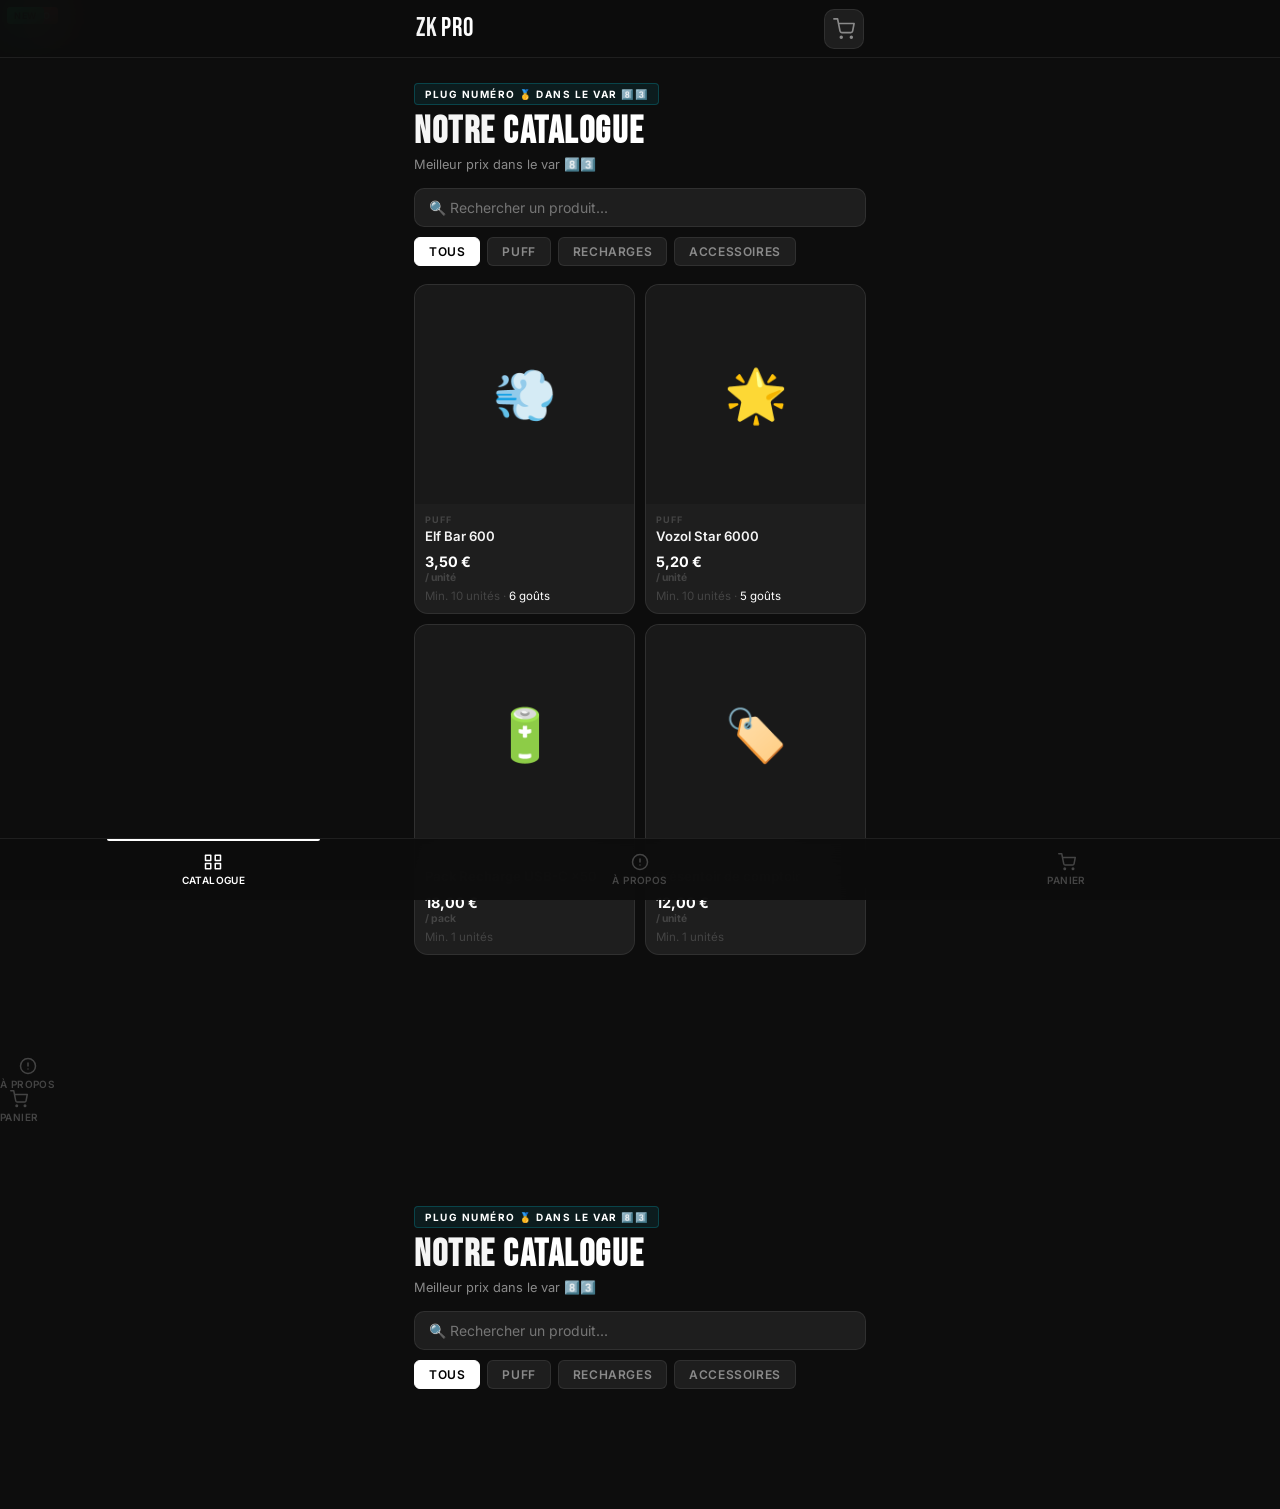
==== index.htm @ f85701e5 "Add files via upload" ====
<!DOCTYPE html>
<html lang="fr">
<head>
  <meta charset="UTF-8" />
  <meta name="viewport" content="width=device-width, initial-scale=1.0, maximum-scale=1.0, user-scalable=no" />
  <meta name="theme-color" content="#0d0d0d" />
  <title>BALTIMORE 83 · Boutique</title>
  <link rel="stylesheet" href="style.css" />
  <link rel="preconnect" href="https://fonts.googleapis.com" />
  <link rel="preconnect" href="https://fonts.gstatic.com" crossorigin />
  <link href="https://fonts.googleapis.com/css2?family=Bebas+Neue&family=Inter:wght@300;400;500;600;700&display=swap" rel="stylesheet" />
  <script src="https://telegram.org/js/telegram-web-app.js"></script>
</head>
<body>

  <header class="header" id="header">
    <div class="header-inner">
      <div class="logo">
        <img src="[data-uri]" alt="ZK PRO" class="logo-img" onerror="this.style.display='none';this.nextElementSibling.style.display='flex'" />
        <span class="logo-fallback">ZK<span>PRO</span></span>
      </div>
      <button class="cart-btn" id="cartBtn" onclick="switchTab('panier')">
        <svg width="22" height="22" viewBox="0 0 24 24" fill="none" stroke="currentColor" stroke-width="1.8" stroke-linecap="round" stroke-linejoin="round">
          <circle cx="9" cy="21" r="1"/><circle cx="20" cy="21" r="1"/>
          <path d="M1 1h4l2.68 13.39a2 2 0 0 0 2 1.61h9.72a2 2 0 0 0 2-1.61L23 6H6"/>
        </svg>
        <span class="cart-count" id="cartCount">0</span>
      </button>
    </div>
  </header>

  <nav class="tabs" id="tabs">
    <button class="tab active" data-tab="produits" onclick="switchTab('produits')">
      <svg width="18" height="18" viewBox="0 0 24 24" fill="none" stroke="currentColor" stroke-width="2" stroke-linecap="round" stroke-linejoin="round"><rect x="2" y="3" width="7" height="7"/><rect x="15" y="3" width="7" height="7"/><rect x="15" y="14" width="7" height="7"/><rect x="2" y="14" width="7" height="7"/></svg>
      <span>Catalogue</span>
    </button>
    <button class="tab" data-tab="info" onclick="switchTab('info')">
      <svg width="18" height="18" viewBox="0 0 24 24" fill="none" stroke="currentColor" stroke-width="2" stroke-linecap="round" stroke-linejoin="round"><circle cx="12" cy="12" r="10"/><path d="M12 8v4M12 16h.01"/></svg>
      <span>À propos</span>
    </button>
    <button class="tab" data-tab="panier" onclick="switchTab('panier')">
      <svg width="18" height="18" viewBox="0 0 24 24" fill="none" stroke="currentColor" stroke-width="2" stroke-linecap="round" stroke-linejoin="round"><circle cx="9" cy="21" r="1"/><circle cx="20" cy="21" r="1"/><path d="M1 1h4l2.68 13.39a2 2 0 0 0 2 1.61h9.72a2 2 0 0 0 2-1.61L23 6H6"/></svg>
      <span>Panier</span>
    </button>
  </nav>

  <main class="main" id="main">

    <!-- PAGE PRODUITS -->
    <section id="page-produits" class="page active">
      <div class="page-hero">
        <div class="hero-tag">Plug numéro 🥇 dans le var 8️⃣3️⃣</div>
        <h1 class="page-title">Notre <em>Catalogue</em></h1>
        <p class="page-sub">Meilleur prix dans le var 8️⃣3️⃣</p>
      </div>
      <div style="position:relative;margin-bottom:10px">
        <input id="searchInput" type="search" placeholder="🔍 Rechercher un produit..."
          oninput="searchProducts(this.value)"
          style="width:100%;background:var(--surface);border:1px solid var(--border);border-radius:10px;color:var(--text);font-size:14px;padding:10px 14px;outline:none;font-family:inherit;box-sizing:border-box"
          onfocus="this.style.borderColor='var(--accent)'"
          onblur="this.style.borderColor='var(--border)'"/>
      </div>
      <div class="filter-bar" id="filterBar">
        <button class="filter-btn active" data-cat="tous" onclick="filterProducts('tous')">Tous</button>
        <button class="filter-btn" data-cat="puff" onclick="filterProducts('puff')">Puff</button>
        <button class="filter-btn" data-cat="recharge" onclick="filterProducts('recharge')">Recharges</button>
        <button class="filter-btn" data-cat="accessoire" onclick="filterProducts('accessoire')">Accessoires</button>
      </div>
      <div class="product-grid" id="productGrid"></div>
    </section>

    <!-- PAGE INFO -->
    <section id="page-info" class="page">
      <div class="page-hero">
        <div class="hero-tag">QUI SOMMES-NOUS</div>
        <h1 class="page-title">ZK <em>PRO</em></h1>
        <p class="page-sub">Votre partenaire grossiste puff en France</p>
      </div>
      <div class="info-cards">
        <div class="info-card"><div class="info-card-icon">🚚</div><h3>Livraison express</h3><p>Expédition sous 24h. Colissimo, DPD ou retrait sur place disponible.</p></div>
        <div class="info-card"><div class="info-card-icon">📦</div><h3>Prix grossiste</h3><p>Tarifs dégressifs à partir de 10 unités. Meilleur prix garanti.</p></div>
        <div class="info-card"><div class="info-card-icon">✅</div><h3>Produits certifiés</h3><p>Tous nos produits sont conformes aux normes européennes en vigueur.</p></div>
        <div class="info-card"><div class="info-card-icon">🔒</div><h3>Paiement sécurisé</h3><p>CB, virement, crypto acceptés. Facturation professionnelle fournie.</p></div>
      </div>
      <div class="info-about">
        <h2>ZK PRO — Grossiste Puff</h2>
        <p>ZK PRO est un distributeur grossiste spécialisé dans les puffs et cigarettes électroniques jetables. Nous fournissons tabacs, bureaux de tabac, épiceries et boutiques vape à travers toute la France.</p>
        <p>Notre catalogue propose les meilleures marques du marché : Elf Bar, Vozol, Lost Mary, Tornado, et bien plus. Réapprovisionnez votre stock en quelques clics directement depuis Telegram.</p>
        <div class="info-stats">
          <div class="stat"><span class="stat-num">500+</span><span class="stat-lbl">Revendeurs</span></div>
          <div class="stat"><span class="stat-num">50+</span><span class="stat-lbl">Références</span></div>
          <div class="stat"><span class="stat-num">48h</span><span class="stat-lbl">Livraison</span></div>
        </div>
      </div>
      <div class="info-contact">
        <h2>Nous contacter</h2>
        <a class="contact-link" href="https://wa.me/33602885571" target="_blank">
          <svg width="20" height="20" viewBox="0 0 24 24" fill="currentColor"><path d="M17.472 14.382c-.297-.149-1.758-.867-2.03-.967-.273-.099-.471-.148-.67.15-.197.297-.767.966-.94 1.164-.173.199-.347.223-.644.075-.297-.15-1.255-.463-2.39-1.475-.883-.788-1.48-1.761-1.653-2.059-.173-.297-.018-.458.13-.606.134-.133.298-.347.446-.52.149-.174.198-.298.298-.497.099-.198.05-.371-.025-.52-.075-.149-.669-1.612-.916-2.207-.242-.579-.487-.5-.669-.51-.173-.008-.371-.01-.57-.01-.198 0-.52.074-.792.372-.272.297-1.04 1.016-1.04 2.479 0 1.462 1.065 2.875 1.213 3.074.149.198 2.096 3.2 5.077 4.487.709.306 1.262.489 1.694.625.712.227 1.36.195 1.871.118.571-.085 1.758-.719 2.006-1.413.248-.694.248-1.289.173-1.413-.074-.124-.272-.198-.57-.347m-5.421 7.403h-.004a9.87 9.87 0 0 1-5.031-1.378l-.361-.214-3.741.982.998-3.648-.235-.374a9.86 9.86 0 0 1-1.51-5.26c.001-5.45 4.436-9.884 9.888-9.884 2.64 0 5.122 1.03 6.988 2.898a9.825 9.825 0 0 1 2.893 6.994c-.003 5.45-4.437 9.884-9.885 9.884m8.413-18.297A11.815 11.815 0 0 0 12.05 0C5.495 0 .16 5.335.157 11.892c0 2.096.547 4.142 1.588 5.945L.057 24l6.305-1.654a11.882 11.882 0 0 0 5.683 1.448h.005c6.554 0 11.89-5.335 11.893-11.893a11.821 11.821 0 0 0-3.48-8.413z"/></svg>
          <div><span style="display:block;font-weight:700;font-size:.85rem">WhatsApp</span><span style="display:block;font-size:.74rem;opacity:.7">06 02 88 55 71</span></div>
        </a>
        <a class="contact-link" href="https://t.me/moncanal" target="_blank">
          <svg width="20" height="20" viewBox="0 0 24 24" fill="currentColor"><path d="M11.944 0A12 12 0 0 0 0 12a12 12 0 0 0 12 12 12 12 0 0 0 12-12A12 12 0 0 0 12 0a12 12 0 0 0-.056 0zm4.962 7.224c.1-.002.321.023.465.14a.506.506 0 0 1 .171.325c.016.093.036.306.02.472-.18 1.898-.962 6.502-1.36 8.627-.168.9-.499 1.201-.82 1.23-.696.065-1.225-.46-1.9-.902-1.056-.693-1.653-1.124-2.678-1.8-1.185-.78-.417-1.21.258-1.91.177-.184 3.247-2.977 3.307-3.23.007-.032.014-.15-.056-.212s-.174-.041-.249-.024c-.106.024-1.793 1.14-5.061 3.345-.48.33-.913.49-1.302.48-.428-.008-1.252-.241-1.865-.44-.752-.245-1.349-.374-1.297-.789.027-.216.325-.437.893-.663 3.498-1.524 5.83-2.529 6.998-3.014 3.332-1.386 4.025-1.627 4.476-1.635z"/></svg>
          <div><span style="display:block;font-weight:700;font-size:.85rem">Canal Telegram</span><span style="display:block;font-size:.74rem;opacity:.7">@zkpro0</span></div>
        </a>
        <a class="contact-link" href="https://t.me/zkpro1" target="_blank">
          <svg width="20" height="20" viewBox="0 0 24 24" fill="currentColor"><path d="M11.944 0A12 12 0 0 0 0 12a12 12 0 0 0 12 12 12 12 0 0 0 12-12A12 12 0 0 0 12 0a12 12 0 0 0-.056 0zm4.962 7.224c.1-.002.321.023.465.14a.506.506 0 0 1 .171.325c.016.093.036.306.02.472-.18 1.898-.962 6.502-1.36 8.627-.168.9-.499 1.201-.82 1.23-.696.065-1.225-.46-1.9-.902-1.056-.693-1.653-1.124-2.678-1.8-1.185-.78-.417-1.21.258-1.91.177-.184 3.247-2.977 3.307-3.23.007-.032.014-.15-.056-.212s-.174-.041-.249-.024c-.106.024-1.793 1.14-5.061 3.345-.48.33-.913.49-1.302.48-.428-.008-1.252-.241-1.865-.44-.752-.245-1.349-.374-1.297-.789.027-.216.325-.437.893-.663 3.498-1.524 5.83-2.529 6.998-3.014 3.332-1.386 4.025-1.627 4.476-1.635z"/></svg>
          <div><span style="display:block;font-weight:700;font-size:.85rem">Canal Secours</span><span style="display:block;font-size:.74rem;opacity:.7">@zkpro1</span></div>
        </a>
        <a class="contact-link" href="https://www.tiktok.com/@zkprooo?is_from_webapp=1&sender_device=pc" target="_blank">
          <svg width="20" height="20" viewBox="0 0 24 24" fill="currentColor"><path d="M19.59 6.69a4.83 4.83 0 0 1-3.77-4.25V2h-3.45v13.67a2.89 2.89 0 0 1-2.88 2.5 2.89 2.89 0 0 1-2.89-2.89 2.89 2.89 0 0 1 2.89-2.89c.28 0 .54.04.79.1V9.01a6.31 6.31 0 0 0-.79-.05 6.34 6.34 0 0 0-6.34 6.34 6.34 6.34 0 0 0 6.34 6.34 6.34 6.34 0 0 0 6.33-6.34V8.69a8.18 8.18 0 0 0 4.78 1.52V6.76a4.85 4.85 0 0 1-1.01-.07z"/></svg>
          <div><span style="display:block;font-weight:700;font-size:.85rem">TikTok</span><span style="display:block;font-size:.74rem;opacity:.7">@zkprooo</span></div>
        </a>
        <a class="contact-link" href="https://www.tiktok.com/@zk.proo?is_from_webapp=1&sender_device=pc" target="_blank">
          <svg width="20" height="20" viewBox="0 0 24 24" fill="currentColor"><path d="M19.59 6.69a4.83 4.83 0 0 1-3.77-4.25V2h-3.45v13.67a2.89 2.89 0 0 1-2.88 2.5 2.89 2.89 0 0 1-2.89-2.89 2.89 2.89 0 0 1 2.89-2.89c.28 0 .54.04.79.1V9.01a6.31 6.31 0 0 0-.79-.05 6.34 6.34 0 0 0-6.34 6.34 6.34 6.34 0 0 0 6.34 6.34 6.34 6.34 0 0 0 6.33-6.34V8.69a8.18 8.18 0 0 0 4.78 1.52V6.76a4.85 4.85 0 0 1-1.01-.07z"/></svg>
          <div><span style="display:block;font-weight:700;font-size:.85rem">TikTok 2</span><span style="display:block;font-size:.74rem;opacity:.7">@zk.proo</span></div>
        </a>
        <a class="contact-link" href="https://www.instagram.com/zkpro_grossistepuff0/reels/" target="_blank">
          <svg width="20" height="20" viewBox="0 0 24 24" fill="none" stroke="currentColor" stroke-width="2" stroke-linecap="round" stroke-linejoin="round"><rect x="2" y="2" width="20" height="20" rx="5" ry="5"/><path d="M16 11.37A4 4 0 1 1 12.63 8 4 4 0 0 1 16 11.37z"/><line x1="17.5" y1="6.5" x2="17.51" y2="6.5"/></svg>
          <div><span style="display:block;font-weight:700;font-size:.85rem">Instagram</span><span style="display:block;font-size:.74rem;opacity:.7">@zkpro_grossistepuff0</span></div>
        </a>
        <a class="contact-link" href="https://www.facebook.com/groups/484450197331351/" target="_blank">
          <svg width="20" height="20" viewBox="0 0 24 24" fill="currentColor"><path d="M24 12.073c0-6.627-5.373-12-12-12s-12 5.373-12 12c0 5.99 4.388 10.954 10.125 11.854v-8.385H7.078v-3.47h3.047V9.43c0-3.007 1.792-4.669 4.533-4.669 1.312 0 2.686.235 2.686.235v2.953H15.83c-1.491 0-1.956.925-1.956 1.874v2.25h3.328l-.532 3.47h-2.796v8.385C19.612 23.027 24 18.062 24 12.073z"/></svg>
          <div><span style="display:block;font-weight:700;font-size:.85rem">Facebook</span><span style="display:block;font-size:.74rem;opacity:.7">Groupe ZK PRO</span></div>
        </a>
      </div>
    </section>

    <!-- PAGE PANIER -->
    <section id="page-panier" class="page">
      <div class="page-hero">
        <div class="hero-tag">COMMANDE GROSSISTE</div>
        <h1 class="page-title">Mon <em>Panier</em></h1>
      </div>
      <div id="cartContent"></div>
    </section>

  </main>

  <div class="toast" id="toast"></div>

  <div class="modal-overlay" id="modalOverlay">
    <div class="modal" id="modal" onclick="event.stopPropagation()">
      <button class="modal-close" onclick="closeModal()">✕</button>
      <div id="modalBody"></div>
    </div>
  </div>

  <script src="script.js?v=1774131825"></script>
</body>
</html>
    <button class="tab" data-tab="info" onclick="switchTab('info')">
      <svg width="18" height="18" viewBox="0 0 24 24" fill="none" stroke="currentColor" stroke-width="2" stroke-linecap="round" stroke-linejoin="round"><circle cx="12" cy="12" r="10"/><path d="M12 8v4M12 16h.01"/></svg>
      <span>À propos</span>
    </button>
    <button class="tab" data-tab="panier" onclick="switchTab('panier')">
      <svg width="18" height="18" viewBox="0 0 24 24" fill="none" stroke="currentColor" stroke-width="2" stroke-linecap="round" stroke-linejoin="round"><circle cx="9" cy="21" r="1"/><circle cx="20" cy="21" r="1"/><path d="M1 1h4l2.68 13.39a2 2 0 0 0 2 1.61h9.72a2 2 0 0 0 2-1.61L23 6H6"/></svg>
      <span>Panier</span>
    </button>
  </nav>

  <main class="main" id="main">

    <!-- PAGE PRODUITS -->
    <section id="page-produits" class="page active">
      <div class="page-hero">
        <div class="hero-tag">Plug numéro 🥇 dans le var 8️⃣3️⃣</div>
        <h1 class="page-title">Notre <em>Catalogue</em></h1>
        <p class="page-sub">Meilleur prix dans le var 8️⃣3️⃣</p>
      </div>
      <div style="position:relative;margin-bottom:10px">
        <input id="searchInput" type="search" placeholder="🔍 Rechercher un produit..."
          oninput="searchProducts(this.value)"
          style="width:100%;background:var(--surface);border:1px solid var(--border);border-radius:10px;color:var(--text);font-size:14px;padding:10px 14px;outline:none;font-family:inherit;box-sizing:border-box"
          onfocus="this.style.borderColor='var(--accent)'"
          onblur="this.style.borderColor='var(--border)'"/>
      </div>
      <div class="filter-bar" id="filterBar">
        <button class="filter-btn active" data-cat="tous" onclick="filterProducts('tous')">Tous</button>
        <button class="filter-btn" data-cat="puff" onclick="filterProducts('puff')">Puff</button>
        <button class="filter-btn" data-cat="recharge" onclick="filterProducts('recharge')">Recharges</button>
        <button class="filter-btn" data-cat="accessoire" onclick="filterProducts('accessoire')">Accessoires</button>
      </div>
      <div class="product-grid" id="productGrid"></div>
    </section>

    <!-- PAGE INFO -->
    <section id="page-info" class="page">
      <div class="page-hero">
        <div class="hero-tag">QUI SOMMES-NOUS</div>
        <h1 class="page-title">ZK <em>PRO</em></h1>
        <p class="page-sub">Votre partenaire grossiste puff en France</p>
      </div>
      <div class="info-cards">
        <div class="info-card"><div class="info-card-icon">🚚</div><h3>Livraison express</h3><p>Expédition sous 24h. Colissimo, DPD ou retrait sur place disponible.</p></div>
        <div class="info-card"><div class="info-card-icon">📦</div><h3>Prix grossiste</h3><p>Tarifs dégressifs à partir de 10 unités. Meilleur prix garanti.</p></div>
        <div class="info-card"><div class="info-card-icon">✅</div><h3>Produits certifiés</h3><p>Tous nos produits sont conformes aux normes européennes en vigueur.</p></div>
        <div class="info-card"><div class="info-card-icon">🔒</div><h3>Paiement sécurisé</h3><p>CB, virement, crypto acceptés. Facturation professionnelle fournie.</p></div>
      </div>
      <div class="info-about">
        <h2>ZK PRO — Grossiste Puff</h2>
        <p>ZK PRO est un distributeur grossiste spécialisé dans les puffs et cigarettes électroniques jetables. Nous fournissons tabacs, bureaux de tabac, épiceries et boutiques vape à travers toute la France.</p>
        <p>Notre catalogue propose les meilleures marques du marché : Elf Bar, Vozol, Lost Mary, Tornado, et bien plus. Réapprovisionnez votre stock en quelques clics directement depuis Telegram.</p>
        <div class="info-stats">
          <div class="stat"><span class="stat-num">500+</span><span class="stat-lbl">Revendeurs</span></div>
          <div class="stat"><span class="stat-num">50+</span><span class="stat-lbl">Références</span></div>
          <div class="stat"><span class="stat-num">48h</span><span class="stat-lbl">Livraison</span></div>
        </div>
      </div>
      <div class="info-contact">
        <h2>Nous contacter</h2>
        <a class="contact-link" href="https://wa.me/33602885571" target="_blank">
          <svg width="20" height="20" viewBox="0 0 24 24" fill="currentColor"><path d="M17.472 14.382c-.297-.149-1.758-.867-2.03-.967-.273-.099-.471-.148-.67.15-.197.297-.767.966-.94 1.164-.173.199-.347.223-.644.075-.297-.15-1.255-.463-2.39-1.475-.883-.788-1.48-1.761-1.653-2.059-.173-.297-.018-.458.13-.606.134-.133.298-.347.446-.52.149-.174.198-.298.298-.497.099-.198.05-.371-.025-.52-.075-.149-.669-1.612-.916-2.207-.242-.579-.487-.5-.669-.51-.173-.008-.371-.01-.57-.01-.198 0-.52.074-.792.372-.272.297-1.04 1.016-1.04 2.479 0 1.462 1.065 2.875 1.213 3.074.149.198 2.096 3.2 5.077 4.487.709.306 1.262.489 1.694.625.712.227 1.36.195 1.871.118.571-.085 1.758-.719 2.006-1.413.248-.694.248-1.289.173-1.413-.074-.124-.272-.198-.57-.347m-5.421 7.403h-.004a9.87 9.87 0 0 1-5.031-1.378l-.361-.214-3.741.982.998-3.648-.235-.374a9.86 9.86 0 0 1-1.51-5.26c.001-5.45 4.436-9.884 9.888-9.884 2.64 0 5.122 1.03 6.988 2.898a9.825 9.825 0 0 1 2.893 6.994c-.003 5.45-4.437 9.884-9.885 9.884m8.413-18.297A11.815 11.815 0 0 0 12.05 0C5.495 0 .16 5.335.157 11.892c0 2.096.547 4.142 1.588 5.945L.057 24l6.305-1.654a11.882 11.882 0 0 0 5.683 1.448h.005c6.554 0 11.89-5.335 11.893-11.893a11.821 11.821 0 0 0-3.48-8.413z"/></svg>
          <div><span style="display:block;font-weight:700;font-size:.85rem">WhatsApp</span><span style="display:block;font-size:.74rem;opacity:.7">06 02 88 55 71</span></div>
        </a>
        <a class="contact-link" href="https://t.me/moncanal" target="_blank">
          <svg width="20" height="20" viewBox="0 0 24 24" fill="currentColor"><path d="M11.944 0A12 12 0 0 0 0 12a12 12 0 0 0 12 12 12 12 0 0 0 12-12A12 12 0 0 0 12 0a12 12 0 0 0-.056 0zm4.962 7.224c.1-.002.321.023.465.14a.506.506 0 0 1 .171.325c.016.093.036.306.02.472-.18 1.898-.962 6.502-1.36 8.627-.168.9-.499 1.201-.82 1.23-.696.065-1.225-.46-1.9-.902-1.056-.693-1.653-1.124-2.678-1.8-1.185-.78-.417-1.21.258-1.91.177-.184 3.247-2.977 3.307-3.23.007-.032.014-.15-.056-.212s-.174-.041-.249-.024c-.106.024-1.793 1.14-5.061 3.345-.48.33-.913.49-1.302.48-.428-.008-1.252-.241-1.865-.44-.752-.245-1.349-.374-1.297-.789.027-.216.325-.437.893-.663 3.498-1.524 5.83-2.529 6.998-3.014 3.332-1.386 4.025-1.627 4.476-1.635z"/></svg>
          <div><span style="display:block;font-weight:700;font-size:.85rem">Canal Telegram</span><span style="display:block;font-size:.74rem;opacity:.7">@zkpro0</span></div>
        </a>
        <a class="contact-link" href="https://t.me/zkpro1" target="_blank">
          <svg width="20" height="20" viewBox="0 0 24 24" fill="currentColor"><path d="M11.944 0A12 12 0 0 0 0 12a12 12 0 0 0 12 12 12 12 0 0 0 12-12A12 12 0 0 0 12 0a12 12 0 0 0-.056 0zm4.962 7.224c.1-.002.321.023.465.14a.506.506 0 0 1 .171.325c.016.093.036.306.02.472-.18 1.898-.962 6.502-1.36 8.627-.168.9-.499 1.201-.82 1.23-.696.065-1.225-.46-1.9-.902-1.056-.693-1.653-1.124-2.678-1.8-1.185-.78-.417-1.21.258-1.91.177-.184 3.247-2.977 3.307-3.23.007-.032.014-.15-.056-.212s-.174-.041-.249-.024c-.106.024-1.793 1.14-5.061 3.345-.48.33-.913.49-1.302.48-.428-.008-1.252-.241-1.865-.44-.752-.245-1.349-.374-1.297-.789.027-.216.325-.437.893-.663 3.498-1.524 5.83-2.529 6.998-3.014 3.332-1.386 4.025-1.627 4.476-1.635z"/></svg>
          <div><span style="display:block;font-weight:700;font-size:.85rem">Canal Secours</span><span style="display:block;font-size:.74rem;opacity:.7">@zkpro1</span></div>
        </a>
        <a class="contact-link" href="https://www.tiktok.com/@zkprooo?is_from_webapp=1&sender_device=pc" target="_blank">
          <svg width="20" height="20" viewBox="0 0 24 24" fill="currentColor"><path d="M19.59 6.69a4.83 4.83 0 0 1-3.77-4.25V2h-3.45v13.67a2.89 2.89 0 0 1-2.88 2.5 2.89 2.89 0 0 1-2.89-2.89 2.89 2.89 0 0 1 2.89-2.89c.28 0 .54.04.79.1V9.01a6.31 6.31 0 0 0-.79-.05 6.34 6.34 0 0 0-6.34 6.34 6.34 6.34 0 0 0 6.34 6.34 6.34 6.34 0 0 0 6.33-6.34V8.69a8.18 8.18 0 0 0 4.78 1.52V6.76a4.85 4.85 0 0 1-1.01-.07z"/></svg>
          <div><span style="display:block;font-weight:700;font-size:.85rem">TikTok</span><span style="display:block;font-size:.74rem;opacity:.7">@zkprooo</span></div>
        </a>
        <a class="contact-link" href="https://www.tiktok.com/@zk.proo?is_from_webapp=1&sender_device=pc" target="_blank">
          <svg width="20" height="20" viewBox="0 0 24 24" fill="currentColor"><path d="M19.59 6.69a4.83 4.83 0 0 1-3.77-4.25V2h-3.45v13.67a2.89 2.89 0 0 1-2.88 2.5 2.89 2.89 0 0 1-2.89-2.89 2.89 2.89 0 0 1 2.89-2.89c.28 0 .54.04.79.1V9.01a6.31 6.31 0 0 0-.79-.05 6.34 6.34 0 0 0-6.34 6.34 6.34 6.34 0 0 0 6.34 6.34 6.34 6.34 0 0 0 6.33-6.34V8.69a8.18 8.18 0 0 0 4.78 1.52V6.76a4.85 4.85 0 0 1-1.01-.07z"/></svg>
          <div><span style="display:block;font-weight:700;font-size:.85rem">TikTok 2</span><span style="display:block;font-size:.74rem;opacity:.7">@zk.proo</span></div>
        </a>
        <a class="contact-link" href="https://www.instagram.com/zkpro_grossistepuff0/reels/" target="_blank">
          <svg width="20" height="20" viewBox="0 0 24 24" fill="none" stroke="currentColor" stroke-width="2" stroke-linecap="round" stroke-linejoin="round"><rect x="2" y="2" width="20" height="20" rx="5" ry="5"/><path d="M16 11.37A4 4 0 1 1 12.63 8 4 4 0 0 1 16 11.37z"/><line x1="17.5" y1="6.5" x2="17.51" y2="6.5"/></svg>
          <div><span style="display:block;font-weight:700;font-size:.85rem">Instagram</span><span style="display:block;font-size:.74rem;opacity:.7">@zkpro_grossistepuff0</span></div>
        </a>
        <a class="contact-link" href="https://www.facebook.com/groups/484450197331351/" target="_blank">
          <svg width="20" height="20" viewBox="0 0 24 24" fill="currentColor"><path d="M24 12.073c0-6.627-5.373-12-12-12s-12 5.373-12 12c0 5.99 4.388 10.954 10.125 11.854v-8.385H7.078v-3.47h3.047V9.43c0-3.007 1.792-4.669 4.533-4.669 1.312 0 2.686.235 2.686.235v2.953H15.83c-1.491 0-1.956.925-1.956 1.874v2.25h3.328l-.532 3.47h-2.796v8.385C19.612 23.027 24 18.062 24 12.073z"/></svg>
          <div><span style="display:block;font-weight:700;font-size:.85rem">Facebook</span><span style="display:block;font-size:.74rem;opacity:.7">Groupe ZK PRO</span></div>
        </a>
      </div>
    </section>

    <!-- PAGE PANIER -->
    <section id="page-panier" class="page">
      <div class="page-hero">
        <div class="hero-tag">COMMANDE GROSSISTE</div>
        <h1 class="page-title">Mon <em>Panier</em></h1>
      </div>
      <div id="cartContent"></div>
    </section>

  </main>

  <div class="toast" id="toast"></div>

  <div class="modal-overlay" id="modalOverlay">
    <div class="modal" id="modal" onclick="event.stopPropagation()">
      <button class="modal-close" onclick="closeModal()">✕</button>
      <div id="modalBody"></div>
    </div>
  </div>

  <script src="script.js?v=1774131825"></script>
</body>
</html>
---- style.css ----
/* ================================================
   ZK PRO · Grossiste Puff · Telegram Mini App
   style.css — rebuilt clean
   ================================================ */

:root {
  --bg:        #0d0d0d;
  --bg2:       #111111;
  --bg3:       #191919;
  --surface:   #1e1e1e;
  --border:    rgba(255,255,255,0.08);
  --accent: #ffffff;
  --accent2: #d4d4d4;
  --accent-bg: rgba(0,229,255,0.07);
  --red:       #ff3d3d;
  --green:     #00e676;
  --text:      #f5f5f5;
  --text2:     #8a8a8a;
  --text3:     #444;
  --radius:    14px;
  --radius-sm: 9px;
  --header-h:  58px;
  --tabs-h:    62px;
}

*, *::before, *::after { box-sizing: border-box; margin: 0; padding: 0; }
html { -webkit-text-size-adjust: 100%; }
body {
  font-family: 'Inter', sans-serif;
  background: var(--bg);
  color: var(--text);
  min-height: 100dvh;
  overscroll-behavior: none;
  -webkit-font-smoothing: antialiased;
  overflow-x: hidden;
}
a { color: inherit; text-decoration: none; }
button { cursor: pointer; border: none; background: none; font-family: inherit; }

/* ── HEADER ── */
.header {
  position: fixed; top: 0; left: 0; right: 0;
  height: var(--header-h); z-index: 100;
  background: rgba(13,13,13,0.95);
  backdrop-filter: blur(20px);
  border-bottom: 1px solid var(--border);
}
.header-inner {
  max-width: 480px; margin: 0 auto;
  height: 100%; padding: 0 16px;
  display: flex; align-items: center; justify-content: space-between;
}
.logo { display: flex; align-items: center; height: 40px; }
.logo-img { height: 38px; width: auto; object-fit: contain; border-radius: 6px; }
.logo-fallback {
  display: none; align-items: center; gap: 2px;
  font-family: 'Bebas Neue', sans-serif;
  font-size: 1.6rem; letter-spacing: 0.05em; color: var(--text);
}
.logo-fallback span { color: var(--accent); }
.cart-btn {
  position: relative; width: 40px; height: 40px;
  border-radius: 10px; background: var(--surface);
  display: flex; align-items: center; justify-content: center;
  color: var(--text2); transition: all .2s;
  border: 1px solid var(--border);
}
.cart-btn:active { transform: scale(.9); }
.cart-count {
  position: absolute; top: -5px; right: -5px;
  min-width: 18px; height: 18px; padding: 0 4px;
  border-radius: 9px; background: var(--accent); color: #000;
  font-size: 10px; font-weight: 700;
  display: flex; align-items: center; justify-content: center;
  opacity: 0; transform: scale(0);
  transition: all .25s cubic-bezier(.175,.885,.32,1.275);
}
.cart-count.visible { opacity: 1; transform: scale(1); }

/* ── TABS ── */
.tabs {
  position: fixed; bottom: 0; left: 0; right: 0;
  height: var(--tabs-h); z-index: 100;
  background: rgba(13,13,13,0.97);
  backdrop-filter: blur(20px);
  border-top: 1px solid var(--border);
  display: flex;
  padding-bottom: env(safe-area-inset-bottom);
}
.tab {
  flex: 1; display: flex; flex-direction: column;
  align-items: center; justify-content: center; gap: 3px;
  color: var(--text3); font-size: 10px; font-weight: 600;
  letter-spacing: .04em; text-transform: uppercase;
  transition: color .2s; position: relative;
}
.tab.active { color: var(--accent); }
.tab::before {
  content: ''; position: absolute; top: 0; left: 25%; right: 25%;
  height: 2px; background: var(--accent);
  border-radius: 0 0 2px 2px;
  opacity: 0; transform: scaleX(0); transition: all .25s;
}
.tab.active::before { opacity: 1; transform: scaleX(1); }

/* ── MAIN & PAGES ──
   Seule la page active est visible.
   Les pages inactives sont cachées via display:none.
   PAS d'animation sur .page — seulement sur .page.active
   pour éviter que le browser alloue de l'espace aux pages cachées.
*/
.main {
  padding-top: calc(var(--header-h) + 4px);
  padding-bottom: calc(var(--tabs-h) + 12px);
  max-width: 480px; margin: 0 auto;
}

/* Pages inactives : complètement hors du rendu */
.page {
  display: none;
  padding: 0 14px 28px;
}

/* Page active : visible + animation d'entrée */
.page.active {
  display: block;
  animation: fadeIn .25s ease;
}

@keyframes fadeIn {
  from { opacity: 0; transform: translateY(8px); }
  to   { opacity: 1; transform: translateY(0); }
}

/* ── HERO ── */
.page-hero { padding: 20px 0 16px; }
.hero-tag {
  display: inline-block; font-size: 10px; font-weight: 700;
  letter-spacing: .15em; text-transform: uppercase;
  color: var(--accent); background: var(--accent-bg);
  border: 1px solid rgba(0,229,255,.2);
  padding: 4px 10px; border-radius: 4px; margin-bottom: 8px;
}
.page-title {
  font-family: 'Bebas Neue', sans-serif;
  font-size: 2.4rem; letter-spacing: .04em; line-height: 1; color: var(--text);
}
.page-title em { font-style: normal; color: var(--accent); }
.page-sub { margin-top: 6px; font-size: .8rem; color: var(--text2); }

/* ── FILTERS ── */
.filter-bar {
  display: flex; gap: 7px; margin-bottom: 16px;
  overflow-x: auto; padding-bottom: 2px; scrollbar-width: none;
}
.filter-bar::-webkit-scrollbar { display: none; }
.filter-btn {
  flex-shrink: 0; padding: 6px 14px; border-radius: 6px;
  font-size: 12px; font-weight: 600;
  border: 1px solid var(--border); background: var(--surface); color: var(--text2);
  text-transform: uppercase; letter-spacing: .05em; transition: all .2s;
}
.filter-btn.active { background: var(--accent); color: #000; border-color: var(--accent); }

/* ── PRODUCT GRID ── */
.product-grid { display: grid; grid-template-columns: 1fr 1fr; gap: 10px; }
.product-card {
  background: var(--surface); border-radius: var(--radius);
  border: 1px solid var(--border); overflow: hidden; cursor: pointer;
  transition: transform .2s, border-color .2s;
}
.product-card:active { transform: scale(.96); }
.product-img-wrap {
  aspect-ratio: 1/1; background: var(--bg3);
  display: flex; align-items: center; justify-content: center;
  font-size: 3.2rem; position: relative; overflow: hidden;
}
.product-img-wrap img,
.product-img-wrap video {
  width: 100%; height: 100%; object-fit: cover; display: block;
}
.product-badge {
  position: absolute; top: 7px; left: 7px; z-index: 1;
  padding: 3px 7px; border-radius: 4px;
  font-size: 9px; font-weight: 700; text-transform: uppercase; letter-spacing: .06em;
}
.badge-new   { background: #00e676; color: #000; }
.badge-promo { background: #ff3d3d; color: #fff; }
.badge-top   { background: var(--accent); color: #000; }
.product-body { padding: 10px; }
.product-cat { font-size: 9px; font-weight: 700; text-transform: uppercase; letter-spacing: .1em; color: var(--text3); margin-bottom: 3px; }
.product-name { font-size: .82rem; font-weight: 600; color: var(--text); margin-bottom: 8px; line-height: 1.3; }
.product-price { font-size: .9rem; font-weight: 700; color: var(--accent); }
.product-unit  { font-size: .65rem; color: var(--text3); display: block; margin-top: 1px; }

/* ── INFO PAGE ── */
.info-cards { display: grid; grid-template-columns: 1fr 1fr; gap: 10px; margin-bottom: 16px; }
.info-card {
  background: var(--surface); border: 1px solid var(--border);
  border-radius: var(--radius); padding: 16px 14px;
}
.info-card-icon { font-size: 1.5rem; margin-bottom: 8px; }
.info-card h3 { font-size: .82rem; font-weight: 700; color: var(--text); margin-bottom: 4px; }
.info-card p  { font-size: .74rem; line-height: 1.5; color: var(--text2); }
.info-about {
  background: var(--surface); border: 1px solid var(--border);
  border-radius: var(--radius); padding: 20px 16px; margin-bottom: 12px;
}
.info-about h2 {
  font-family: 'Bebas Neue', sans-serif; font-size: 1.3rem;
  letter-spacing: .05em; color: var(--text); margin-bottom: 10px;
}
.info-about p { font-size: .84rem; line-height: 1.65; color: var(--text2); margin-bottom: 8px; }
.info-stats { display: flex; margin-top: 18px; border-top: 1px solid var(--border); padding-top: 18px; }
.stat { flex: 1; text-align: center; border-right: 1px solid var(--border); }
.stat:last-child { border-right: none; }
.stat-num { display: block; font-family: 'Bebas Neue', sans-serif; font-size: 1.4rem; letter-spacing: .04em; color: var(--accent); line-height: 1; margin-bottom: 3px; }
.stat-lbl { display: block; font-size: .65rem; color: var(--text3); text-transform: uppercase; letter-spacing: .1em; }
.info-contact {
  background: var(--surface); border: 1px solid var(--border);
  border-radius: var(--radius); padding: 20px 16px;
}
.info-contact h2 { font-family: 'Bebas Neue', sans-serif; font-size: 1.3rem; letter-spacing: .05em; color: var(--text); margin-bottom: 12px; }
.contact-link {
  display: flex; align-items: center; gap: 12px;
  padding: 12px 14px; border-radius: var(--radius-sm);
  background: var(--bg3); border: 1px solid var(--border);
  font-size: .84rem; font-weight: 500; color: var(--text2);
  margin-bottom: 8px; transition: all .2s;
}
.contact-link:last-child { margin-bottom: 0; }
.contact-link:hover { border-color: rgba(0,229,255,.25); color: var(--accent); }

/* ── CART ── */
.cart-empty { text-align: center; padding: 52px 24px; color: var(--text3); }
.cart-empty .empty-icon { font-size: 3rem; margin-bottom: 14px; opacity: .4; }
.cart-empty h3 { font-family: 'Bebas Neue', sans-serif; font-size: 1.3rem; letter-spacing: .04em; color: var(--text2); margin-bottom: 6px; }
.cart-empty p { font-size: .84rem; }
.cart-empty .btn-shop {
  display: inline-block; margin-top: 18px; padding: 11px 28px;
  border-radius: 8px; background: var(--accent); color: #000;
  font-weight: 700; font-size: .85rem; text-transform: uppercase; letter-spacing: .06em;
}
.cart-items { margin-bottom: 14px; }
.cart-item {
  display: flex; align-items: center; gap: 12px;
  background: var(--surface); border: 1px solid var(--border);
  border-radius: var(--radius); padding: 12px; margin-bottom: 8px;
}
.cart-item-emoji {
  width: 52px; height: 52px; border-radius: 10px; background: var(--bg3);
  display: flex; align-items: center; justify-content: center;
  font-size: 1.7rem; flex-shrink: 0; overflow: hidden;
}
.cart-item-emoji img,
.cart-item-emoji video { width: 100%; height: 100%; object-fit: cover; border-radius: 8px; }
.cart-item-info { flex: 1; min-width: 0; }
.cart-item-name { font-size: .83rem; font-weight: 600; color: var(--text); margin-bottom: 3px; white-space: nowrap; overflow: hidden; text-overflow: ellipsis; }
.cart-item-price { font-size: .82rem; color: var(--accent); font-weight: 700; }
.qty-btn {
  width: 26px; height: 26px; border-radius: 7px; background: var(--bg3);
  border: 1px solid var(--border); color: var(--text); font-size: 15px;
  display: flex; align-items: center; justify-content: center; transition: all .15s;
}
.qty-btn:active { transform: scale(.85); }
.qty-btn.del    { color: var(--red); }
.cart-summary {
  background: var(--surface); border: 1px solid var(--border);
  border-radius: var(--radius); padding: 16px; margin-bottom: 12px;
}
.summary-row {
  display: flex; justify-content: space-between; align-items: center;
  font-size: .83rem; color: var(--text2); padding: 4px 0;
}
.summary-row.total {
  border-top: 1px solid var(--border); margin-top: 8px; padding-top: 12px;
  font-family: 'Bebas Neue', sans-serif; font-size: 1.1rem; letter-spacing: .04em; color: var(--text);
}
.summary-row.total span:last-child { color: var(--accent); }
.btn-checkout {
  width: 100%; padding: 15px; border-radius: var(--radius);
  background: var(--accent); color: #000;
  font-family: 'Bebas Neue', sans-serif;
  font-size: 1.15rem; letter-spacing: .08em; text-align: center;
  transition: all .2s;
}
.btn-checkout:active { transform: scale(.97); }
.btn-checkout:disabled { opacity: .4; pointer-events: none; }

/* ── MODAL ── */
.modal-overlay {
  position: fixed; inset: 0; z-index: 200;
  background: rgba(0,0,0,.8); backdrop-filter: blur(8px);
  display: flex; align-items: flex-end;
  opacity: 0; pointer-events: none; transition: opacity .3s;
}
.modal-overlay.open { opacity: 1; pointer-events: all; }
.modal {
  width: 100%; max-width: 480px; margin: 0 auto;
  background: var(--bg2); border-radius: 20px 20px 0 0;
  border: 1px solid var(--border); border-bottom: none;
  padding: 22px 18px calc(24px + env(safe-area-inset-bottom));
  transform: translateY(50px);
  transition: transform .35s cubic-bezier(.175,.885,.32,1.1);
  position: relative; max-height: 88dvh; overflow-y: auto;
}
.modal-overlay.open .modal { transform: translateY(0); }
.modal-close {
  position: absolute; top: 14px; right: 14px;
  width: 30px; height: 30px; border-radius: 50%; background: var(--surface);
  color: var(--text2); display: flex; align-items: center; justify-content: center;
  font-size: 13px; transition: all .2s;
}
.modal-emoji {
  width: 100%; aspect-ratio: 16/9; background: var(--bg3);
  border-radius: var(--radius);
  display: flex; align-items: center; justify-content: center;
  font-size: 5rem; margin-bottom: 18px; overflow: hidden;
}
.modal-cat { font-size: 10px; font-weight: 700; letter-spacing: .12em; text-transform: uppercase; color: var(--accent); margin-bottom: 4px; }
.modal-name { font-family: 'Bebas Neue', sans-serif; font-size: 1.7rem; letter-spacing: .04em; color: var(--text); margin-bottom: 8px; }
.modal-price-unit { font-size: .7rem; color: var(--text3); display: block; }
.modal-add-btn {
  width: 100%; padding: 13px; border-radius: var(--radius-sm);
  background: var(--accent); color: #000;
  font-family: 'Bebas Neue', sans-serif;
  font-size: 1.05rem; letter-spacing: .07em; text-align: center; transition: all .2s;
}
.modal-add-btn:active { transform: scale(.96); }

/* ── TOAST ── */
.toast {
  position: fixed; bottom: calc(var(--tabs-h) + 10px); left: 50%;
  transform: translateX(-50%) translateY(16px);
  background: var(--surface); border: 1px solid rgba(0,229,255,.25); color: var(--text);
  font-size: .82rem; font-weight: 600; padding: 9px 18px; border-radius: 99px;
  white-space: nowrap; z-index: 300; opacity: 0; pointer-events: none; transition: all .25s;
}
.toast.show { opacity: 1; transform: translateX(-50%) translateY(0); }

/* ── GALLERY ── */
.gallery-slide img,
.gallery-slide video { display: block; width: 100%; }

/* ── ANIMATIONS ── */
@keyframes shake {
  0%,100%{ transform:translateX(0) }
  20%{ transform:translateX(-6px) }
  40%{ transform:translateX(6px) }
  60%{ transform:translateX(-4px) }
  80%{ transform:translateX(4px) }
}
@keyframes pulse {
  0%,100%{ opacity:1 }
  50%{ opacity:.4 }
}

/* ── SCROLLBAR ── */
::-webkit-scrollbar { width: 3px; }
::-webkit-scrollbar-track { background: transparent; }
::-webkit-scrollbar-thumb { background: var(--border); border-radius: 2px; }

@keyframes spin { to { transform: rotate(360deg); } }
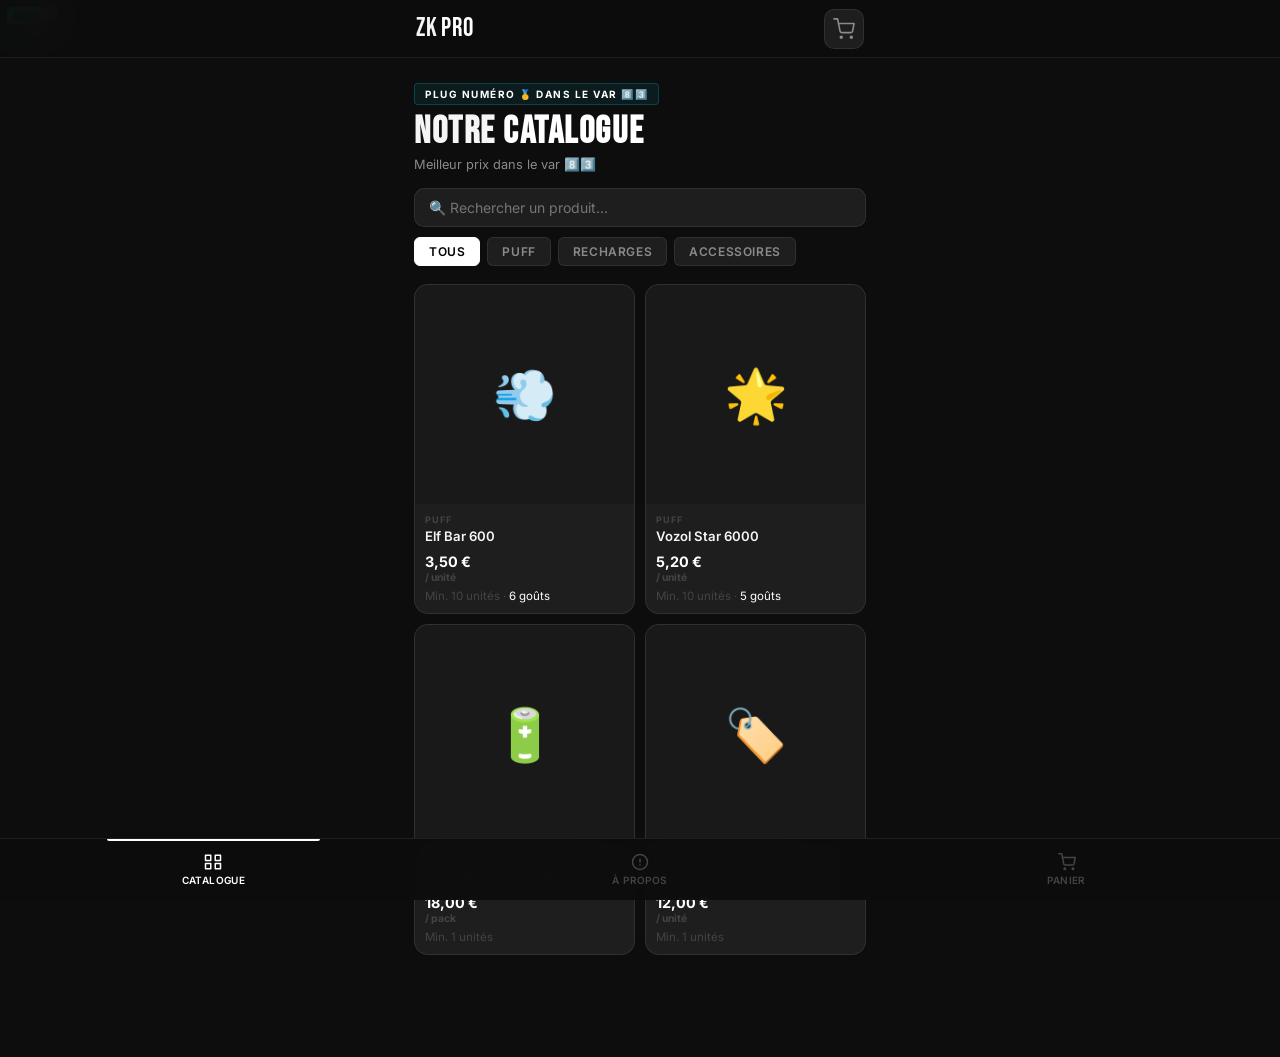
==== commit 90496dec: "fix: 6 bugs shop Telegram + amélioration robustesse carte - Livraison offerte : seuil corrigé 100€ →" ====
--- a/index.htm
+++ b/index.htm
@@ -98,7 +98,7 @@
           <svg width="20" height="20" viewBox="0 0 24 24" fill="currentColor"><path d="M17.472 14.382c-.297-.149-1.758-.867-2.03-.967-.273-.099-.471-.148-.67.15-.197.297-.767.966-.94 1.164-.173.199-.347.223-.644.075-.297-.15-1.255-.463-2.39-1.475-.883-.788-1.48-1.761-1.653-2.059-.173-.297-.018-.458.13-.606.134-.133.298-.347.446-.52.149-.174.198-.298.298-.497.099-.198.05-.371-.025-.52-.075-.149-.669-1.612-.916-2.207-.242-.579-.487-.5-.669-.51-.173-.008-.371-.01-.57-.01-.198 0-.52.074-.792.372-.272.297-1.04 1.016-1.04 2.479 0 1.462 1.065 2.875 1.213 3.074.149.198 2.096 3.2 5.077 4.487.709.306 1.262.489 1.694.625.712.227 1.36.195 1.871.118.571-.085 1.758-.719 2.006-1.413.248-.694.248-1.289.173-1.413-.074-.124-.272-.198-.57-.347m-5.421 7.403h-.004a9.87 9.87 0 0 1-5.031-1.378l-.361-.214-3.741.982.998-3.648-.235-.374a9.86 9.86 0 0 1-1.51-5.26c.001-5.45 4.436-9.884 9.888-9.884 2.64 0 5.122 1.03 6.988 2.898a9.825 9.825 0 0 1 2.893 6.994c-.003 5.45-4.437 9.884-9.885 9.884m8.413-18.297A11.815 11.815 0 0 0 12.05 0C5.495 0 .16 5.335.157 11.892c0 2.096.547 4.142 1.588 5.945L.057 24l6.305-1.654a11.882 11.882 0 0 0 5.683 1.448h.005c6.554 0 11.89-5.335 11.893-11.893a11.821 11.821 0 0 0-3.48-8.413z"/></svg>
           <div><span style="display:block;font-weight:700;font-size:.85rem">WhatsApp</span><span style="display:block;font-size:.74rem;opacity:.7">06 02 88 55 71</span></div>
         </a>
-        <a class="contact-link" href="https://t.me/moncanal" target="_blank">
+        <a class="contact-link" href="https://t.me/zkpro0" target="_blank">
           <svg width="20" height="20" viewBox="0 0 24 24" fill="currentColor"><path d="M11.944 0A12 12 0 0 0 0 12a12 12 0 0 0 12 12 12 12 0 0 0 12-12A12 12 0 0 0 12 0a12 12 0 0 0-.056 0zm4.962 7.224c.1-.002.321.023.465.14a.506.506 0 0 1 .171.325c.016.093.036.306.02.472-.18 1.898-.962 6.502-1.36 8.627-.168.9-.499 1.201-.82 1.23-.696.065-1.225-.46-1.9-.902-1.056-.693-1.653-1.124-2.678-1.8-1.185-.78-.417-1.21.258-1.91.177-.184 3.247-2.977 3.307-3.23.007-.032.014-.15-.056-.212s-.174-.041-.249-.024c-.106.024-1.793 1.14-5.061 3.345-.48.33-.913.49-1.302.48-.428-.008-1.252-.241-1.865-.44-.752-.245-1.349-.374-1.297-.789.027-.216.325-.437.893-.663 3.498-1.524 5.83-2.529 6.998-3.014 3.332-1.386 4.025-1.627 4.476-1.635z"/></svg>
           <div><span style="display:block;font-weight:700;font-size:.85rem">Canal Telegram</span><span style="display:block;font-size:.74rem;opacity:.7">@zkpro0</span></div>
         </a>
@@ -148,117 +148,3 @@
   <script src="script.js?v=1774131825"></script>
 </body>
 </html>
-    <button class="tab" data-tab="info" onclick="switchTab('info')">
-      <svg width="18" height="18" viewBox="0 0 24 24" fill="none" stroke="currentColor" stroke-width="2" stroke-linecap="round" stroke-linejoin="round"><circle cx="12" cy="12" r="10"/><path d="M12 8v4M12 16h.01"/></svg>
-      <span>À propos</span>
-    </button>
-    <button class="tab" data-tab="panier" onclick="switchTab('panier')">
-      <svg width="18" height="18" viewBox="0 0 24 24" fill="none" stroke="currentColor" stroke-width="2" stroke-linecap="round" stroke-linejoin="round"><circle cx="9" cy="21" r="1"/><circle cx="20" cy="21" r="1"/><path d="M1 1h4l2.68 13.39a2 2 0 0 0 2 1.61h9.72a2 2 0 0 0 2-1.61L23 6H6"/></svg>
-      <span>Panier</span>
-    </button>
-  </nav>
-
-  <main class="main" id="main">
-
-    <!-- PAGE PRODUITS -->
-    <section id="page-produits" class="page active">
-      <div class="page-hero">
-        <div class="hero-tag">Plug numéro 🥇 dans le var 8️⃣3️⃣</div>
-        <h1 class="page-title">Notre <em>Catalogue</em></h1>
-        <p class="page-sub">Meilleur prix dans le var 8️⃣3️⃣</p>
-      </div>
-      <div style="position:relative;margin-bottom:10px">
-        <input id="searchInput" type="search" placeholder="🔍 Rechercher un produit..."
-          oninput="searchProducts(this.value)"
-          style="width:100%;background:var(--surface);border:1px solid var(--border);border-radius:10px;color:var(--text);font-size:14px;padding:10px 14px;outline:none;font-family:inherit;box-sizing:border-box"
-          onfocus="this.style.borderColor='var(--accent)'"
-          onblur="this.style.borderColor='var(--border)'"/>
-      </div>
-      <div class="filter-bar" id="filterBar">
-        <button class="filter-btn active" data-cat="tous" onclick="filterProducts('tous')">Tous</button>
-        <button class="filter-btn" data-cat="puff" onclick="filterProducts('puff')">Puff</button>
-        <button class="filter-btn" data-cat="recharge" onclick="filterProducts('recharge')">Recharges</button>
-        <button class="filter-btn" data-cat="accessoire" onclick="filterProducts('accessoire')">Accessoires</button>
-      </div>
-      <div class="product-grid" id="productGrid"></div>
-    </section>
-
-    <!-- PAGE INFO -->
-    <section id="page-info" class="page">
-      <div class="page-hero">
-        <div class="hero-tag">QUI SOMMES-NOUS</div>
-        <h1 class="page-title">ZK <em>PRO</em></h1>
-        <p class="page-sub">Votre partenaire grossiste puff en France</p>
-      </div>
-      <div class="info-cards">
-        <div class="info-card"><div class="info-card-icon">🚚</div><h3>Livraison express</h3><p>Expédition sous 24h. Colissimo, DPD ou retrait sur place disponible.</p></div>
-        <div class="info-card"><div class="info-card-icon">📦</div><h3>Prix grossiste</h3><p>Tarifs dégressifs à partir de 10 unités. Meilleur prix garanti.</p></div>
-        <div class="info-card"><div class="info-card-icon">✅</div><h3>Produits certifiés</h3><p>Tous nos produits sont conformes aux normes européennes en vigueur.</p></div>
-        <div class="info-card"><div class="info-card-icon">🔒</div><h3>Paiement sécurisé</h3><p>CB, virement, crypto acceptés. Facturation professionnelle fournie.</p></div>
-      </div>
-      <div class="info-about">
-        <h2>ZK PRO — Grossiste Puff</h2>
-        <p>ZK PRO est un distributeur grossiste spécialisé dans les puffs et cigarettes électroniques jetables. Nous fournissons tabacs, bureaux de tabac, épiceries et boutiques vape à travers toute la France.</p>
-        <p>Notre catalogue propose les meilleures marques du marché : Elf Bar, Vozol, Lost Mary, Tornado, et bien plus. Réapprovisionnez votre stock en quelques clics directement depuis Telegram.</p>
-        <div class="info-stats">
-          <div class="stat"><span class="stat-num">500+</span><span class="stat-lbl">Revendeurs</span></div>
-          <div class="stat"><span class="stat-num">50+</span><span class="stat-lbl">Références</span></div>
-          <div class="stat"><span class="stat-num">48h</span><span class="stat-lbl">Livraison</span></div>
-        </div>
-      </div>
-      <div class="info-contact">
-        <h2>Nous contacter</h2>
-        <a class="contact-link" href="https://wa.me/33602885571" target="_blank">
-          <svg width="20" height="20" viewBox="0 0 24 24" fill="currentColor"><path d="M17.472 14.382c-.297-.149-1.758-.867-2.03-.967-.273-.099-.471-.148-.67.15-.197.297-.767.966-.94 1.164-.173.199-.347.223-.644.075-.297-.15-1.255-.463-2.39-1.475-.883-.788-1.48-1.761-1.653-2.059-.173-.297-.018-.458.13-.606.134-.133.298-.347.446-.52.149-.174.198-.298.298-.497.099-.198.05-.371-.025-.52-.075-.149-.669-1.612-.916-2.207-.242-.579-.487-.5-.669-.51-.173-.008-.371-.01-.57-.01-.198 0-.52.074-.792.372-.272.297-1.04 1.016-1.04 2.479 0 1.462 1.065 2.875 1.213 3.074.149.198 2.096 3.2 5.077 4.487.709.306 1.262.489 1.694.625.712.227 1.36.195 1.871.118.571-.085 1.758-.719 2.006-1.413.248-.694.248-1.289.173-1.413-.074-.124-.272-.198-.57-.347m-5.421 7.403h-.004a9.87 9.87 0 0 1-5.031-1.378l-.361-.214-3.741.982.998-3.648-.235-.374a9.86 9.86 0 0 1-1.51-5.26c.001-5.45 4.436-9.884 9.888-9.884 2.64 0 5.122 1.03 6.988 2.898a9.825 9.825 0 0 1 2.893 6.994c-.003 5.45-4.437 9.884-9.885 9.884m8.413-18.297A11.815 11.815 0 0 0 12.05 0C5.495 0 .16 5.335.157 11.892c0 2.096.547 4.142 1.588 5.945L.057 24l6.305-1.654a11.882 11.882 0 0 0 5.683 1.448h.005c6.554 0 11.89-5.335 11.893-11.893a11.821 11.821 0 0 0-3.48-8.413z"/></svg>
-          <div><span style="display:block;font-weight:700;font-size:.85rem">WhatsApp</span><span style="display:block;font-size:.74rem;opacity:.7">06 02 88 55 71</span></div>
-        </a>
-        <a class="contact-link" href="https://t.me/moncanal" target="_blank">
-          <svg width="20" height="20" viewBox="0 0 24 24" fill="currentColor"><path d="M11.944 0A12 12 0 0 0 0 12a12 12 0 0 0 12 12 12 12 0 0 0 12-12A12 12 0 0 0 12 0a12 12 0 0 0-.056 0zm4.962 7.224c.1-.002.321.023.465.14a.506.506 0 0 1 .171.325c.016.093.036.306.02.472-.18 1.898-.962 6.502-1.36 8.627-.168.9-.499 1.201-.82 1.23-.696.065-1.225-.46-1.9-.902-1.056-.693-1.653-1.124-2.678-1.8-1.185-.78-.417-1.21.258-1.91.177-.184 3.247-2.977 3.307-3.23.007-.032.014-.15-.056-.212s-.174-.041-.249-.024c-.106.024-1.793 1.14-5.061 3.345-.48.33-.913.49-1.302.48-.428-.008-1.252-.241-1.865-.44-.752-.245-1.349-.374-1.297-.789.027-.216.325-.437.893-.663 3.498-1.524 5.83-2.529 6.998-3.014 3.332-1.386 4.025-1.627 4.476-1.635z"/></svg>
-          <div><span style="display:block;font-weight:700;font-size:.85rem">Canal Telegram</span><span style="display:block;font-size:.74rem;opacity:.7">@zkpro0</span></div>
-        </a>
-        <a class="contact-link" href="https://t.me/zkpro1" target="_blank">
-          <svg width="20" height="20" viewBox="0 0 24 24" fill="currentColor"><path d="M11.944 0A12 12 0 0 0 0 12a12 12 0 0 0 12 12 12 12 0 0 0 12-12A12 12 0 0 0 12 0a12 12 0 0 0-.056 0zm4.962 7.224c.1-.002.321.023.465.14a.506.506 0 0 1 .171.325c.016.093.036.306.02.472-.18 1.898-.962 6.502-1.36 8.627-.168.9-.499 1.201-.82 1.23-.696.065-1.225-.46-1.9-.902-1.056-.693-1.653-1.124-2.678-1.8-1.185-.78-.417-1.21.258-1.91.177-.184 3.247-2.977 3.307-3.23.007-.032.014-.15-.056-.212s-.174-.041-.249-.024c-.106.024-1.793 1.14-5.061 3.345-.48.33-.913.49-1.302.48-.428-.008-1.252-.241-1.865-.44-.752-.245-1.349-.374-1.297-.789.027-.216.325-.437.893-.663 3.498-1.524 5.83-2.529 6.998-3.014 3.332-1.386 4.025-1.627 4.476-1.635z"/></svg>
-          <div><span style="display:block;font-weight:700;font-size:.85rem">Canal Secours</span><span style="display:block;font-size:.74rem;opacity:.7">@zkpro1</span></div>
-        </a>
-        <a class="contact-link" href="https://www.tiktok.com/@zkprooo?is_from_webapp=1&sender_device=pc" target="_blank">
-          <svg width="20" height="20" viewBox="0 0 24 24" fill="currentColor"><path d="M19.59 6.69a4.83 4.83 0 0 1-3.77-4.25V2h-3.45v13.67a2.89 2.89 0 0 1-2.88 2.5 2.89 2.89 0 0 1-2.89-2.89 2.89 2.89 0 0 1 2.89-2.89c.28 0 .54.04.79.1V9.01a6.31 6.31 0 0 0-.79-.05 6.34 6.34 0 0 0-6.34 6.34 6.34 6.34 0 0 0 6.34 6.34 6.34 6.34 0 0 0 6.33-6.34V8.69a8.18 8.18 0 0 0 4.78 1.52V6.76a4.85 4.85 0 0 1-1.01-.07z"/></svg>
-          <div><span style="display:block;font-weight:700;font-size:.85rem">TikTok</span><span style="display:block;font-size:.74rem;opacity:.7">@zkprooo</span></div>
-        </a>
-        <a class="contact-link" href="https://www.tiktok.com/@zk.proo?is_from_webapp=1&sender_device=pc" target="_blank">
-          <svg width="20" height="20" viewBox="0 0 24 24" fill="currentColor"><path d="M19.59 6.69a4.83 4.83 0 0 1-3.77-4.25V2h-3.45v13.67a2.89 2.89 0 0 1-2.88 2.5 2.89 2.89 0 0 1-2.89-2.89 2.89 2.89 0 0 1 2.89-2.89c.28 0 .54.04.79.1V9.01a6.31 6.31 0 0 0-.79-.05 6.34 6.34 0 0 0-6.34 6.34 6.34 6.34 0 0 0 6.34 6.34 6.34 6.34 0 0 0 6.33-6.34V8.69a8.18 8.18 0 0 0 4.78 1.52V6.76a4.85 4.85 0 0 1-1.01-.07z"/></svg>
-          <div><span style="display:block;font-weight:700;font-size:.85rem">TikTok 2</span><span style="display:block;font-size:.74rem;opacity:.7">@zk.proo</span></div>
-        </a>
-        <a class="contact-link" href="https://www.instagram.com/zkpro_grossistepuff0/reels/" target="_blank">
-          <svg width="20" height="20" viewBox="0 0 24 24" fill="none" stroke="currentColor" stroke-width="2" stroke-linecap="round" stroke-linejoin="round"><rect x="2" y="2" width="20" height="20" rx="5" ry="5"/><path d="M16 11.37A4 4 0 1 1 12.63 8 4 4 0 0 1 16 11.37z"/><line x1="17.5" y1="6.5" x2="17.51" y2="6.5"/></svg>
-          <div><span style="display:block;font-weight:700;font-size:.85rem">Instagram</span><span style="display:block;font-size:.74rem;opacity:.7">@zkpro_grossistepuff0</span></div>
-        </a>
-        <a class="contact-link" href="https://www.facebook.com/groups/484450197331351/" target="_blank">
-          <svg width="20" height="20" viewBox="0 0 24 24" fill="currentColor"><path d="M24 12.073c0-6.627-5.373-12-12-12s-12 5.373-12 12c0 5.99 4.388 10.954 10.125 11.854v-8.385H7.078v-3.47h3.047V9.43c0-3.007 1.792-4.669 4.533-4.669 1.312 0 2.686.235 2.686.235v2.953H15.83c-1.491 0-1.956.925-1.956 1.874v2.25h3.328l-.532 3.47h-2.796v8.385C19.612 23.027 24 18.062 24 12.073z"/></svg>
-          <div><span style="display:block;font-weight:700;font-size:.85rem">Facebook</span><span style="display:block;font-size:.74rem;opacity:.7">Groupe ZK PRO</span></div>
-        </a>
-      </div>
-    </section>
-
-    <!-- PAGE PANIER -->
-    <section id="page-panier" class="page">
-      <div class="page-hero">
-        <div class="hero-tag">COMMANDE GROSSISTE</div>
-        <h1 class="page-title">Mon <em>Panier</em></h1>
-      </div>
-      <div id="cartContent"></div>
-    </section>
-
-  </main>
-
-  <div class="toast" id="toast"></div>
-
-  <div class="modal-overlay" id="modalOverlay">
-    <div class="modal" id="modal" onclick="event.stopPropagation()">
-      <button class="modal-close" onclick="closeModal()">✕</button>
-      <div id="modalBody"></div>
-    </div>
-  </div>
-
-  <script src="script.js?v=1774131825"></script>
-</body>
-</html>
